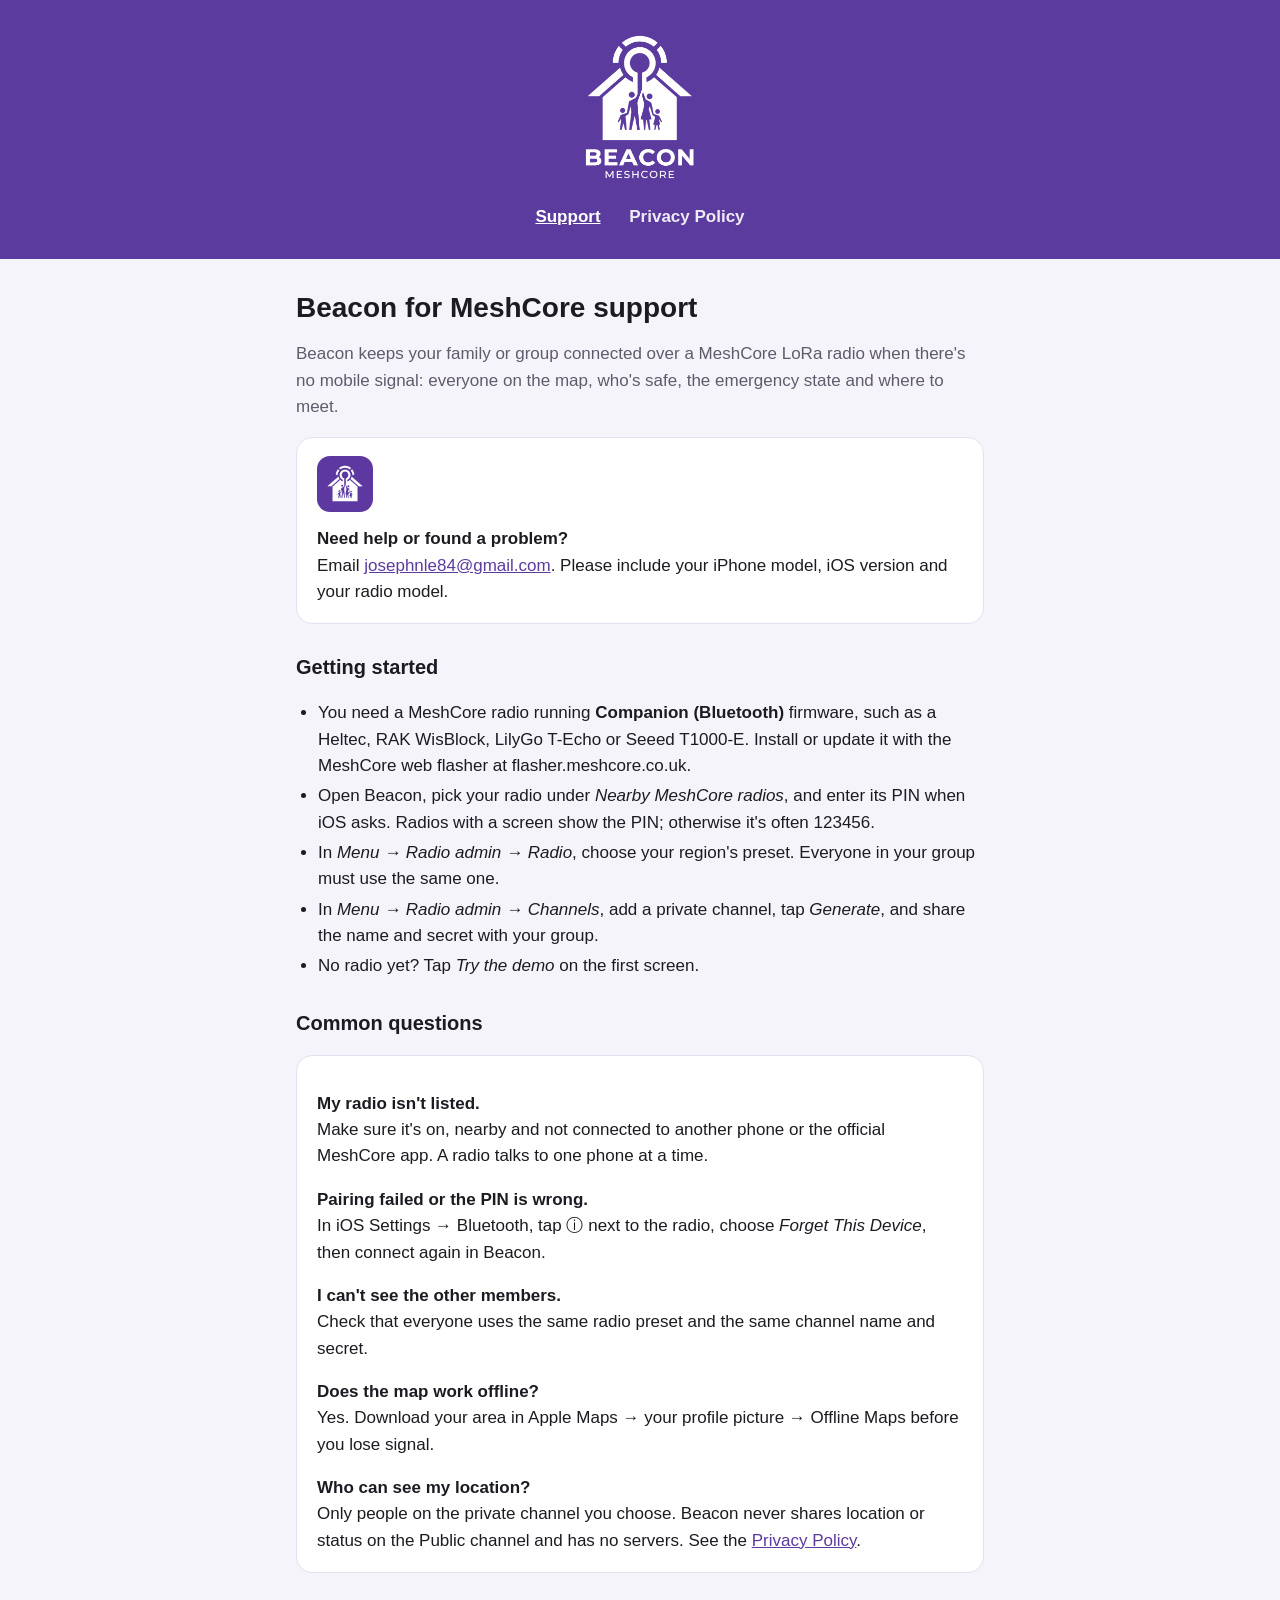
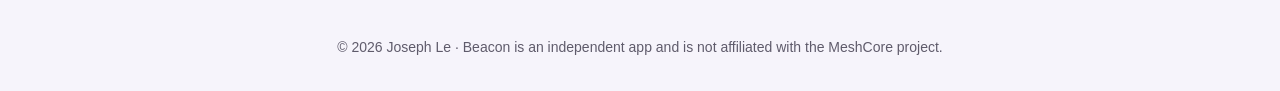
==== index.html @ eaa14cfa "Support and privacy policy pages for Beacon for MeshCore Co-Authored-By: Claude Opus 5.5 <noreply@an" ====
<!doctype html>
<html lang="en">
<head>
  <meta charset="utf-8">
  <meta name="viewport" content="width=device-width, initial-scale=1">
  <title>Beacon for MeshCore – Support</title>
  <meta name="description" content="Help and contact for Beacon for MeshCore, the iPhone app for staying connected with your group over a MeshCore LoRa mesh.">
  <link rel="icon" href="icon.png">
  <link rel="apple-touch-icon" href="icon.png">
  <link rel="stylesheet" href="style.css">
</head>
<body>
  <header>
    <img src="logo.png" alt="Beacon – MeshCore">
    <nav>
      <a href="./" aria-current="page">Support</a>
      <a href="privacy.html">Privacy Policy</a>
    </nav>
  </header>
  <main>
    <h1>Beacon for MeshCore support</h1>
    <p class="muted">Beacon keeps your family or group connected over a MeshCore LoRa radio when there's no mobile signal: everyone on the map, who's safe, the emergency state and where to meet.</p>

    <div class="card contact">
      <img src="icon.png" alt="">
      <div>
        <strong>Need help or found a problem?</strong><br>
        Email <a href="mailto:josephnle84@gmail.com?subject=Beacon%20support">josephnle84@gmail.com</a>. Please include your iPhone model, iOS version and your radio model.
      </div>
    </div>

    <h2>Getting started</h2>
    <ul>
      <li>You need a MeshCore radio running <strong>Companion (Bluetooth)</strong> firmware, such as a Heltec, RAK WisBlock, LilyGo T-Echo or Seeed T1000-E. Install or update it with the MeshCore web flasher at flasher.meshcore.co.uk.</li>
      <li>Open Beacon, pick your radio under <em>Nearby MeshCore radios</em>, and enter its PIN when iOS asks. Radios with a screen show the PIN; otherwise it's often 123456.</li>
      <li>In <em>Menu → Radio admin → Radio</em>, choose your region's preset. Everyone in your group must use the same one.</li>
      <li>In <em>Menu → Radio admin → Channels</em>, add a private channel, tap <em>Generate</em>, and share the name and secret with your group.</li>
      <li>No radio yet? Tap <em>Try the demo</em> on the first screen.</li>
    </ul>

    <h2>Common questions</h2>
    <div class="card">
      <p><strong>My radio isn't listed.</strong><br>Make sure it's on, nearby and not connected to another phone or the official MeshCore app. A radio talks to one phone at a time.</p>
      <p><strong>Pairing failed or the PIN is wrong.</strong><br>In iOS Settings → Bluetooth, tap ⓘ next to the radio, choose <em>Forget This Device</em>, then connect again in Beacon.</p>
      <p><strong>I can't see the other members.</strong><br>Check that everyone uses the same radio preset and the same channel name and secret.</p>
      <p><strong>Does the map work offline?</strong><br>Yes. Download your area in Apple Maps → your profile picture → Offline Maps before you lose signal.</p>
      <p style="margin-bottom:0"><strong>Who can see my location?</strong><br>Only people on the private channel you choose. Beacon never shares location or status on the Public channel and has no servers. See the <a href="privacy.html">Privacy Policy</a>.</p>
    </div>
  </main>
  <footer>© 2026 Joseph Le · Beacon is an independent app and is not affiliated with the MeshCore project.</footer>
</body>
</html>
---- style.css ----
:root {
  --brand: #5c3b9f;
  --text: #1c1b22;
  --muted: #5f5b6b;
  --bg: #f6f4fb;
  --card: #ffffff;
  --line: #e4e0ef;
  --link: #5c3b9f;
}
@media (prefers-color-scheme: dark) {
  :root {
    --text: #f1eff6;
    --muted: #b3adc2;
    --bg: #15131b;
    --card: #1f1c28;
    --line: #2f2b3b;
    --link: #b094e6;
  }
}
* { box-sizing: border-box; }
body {
  margin: 0;
  background: var(--bg);
  color: var(--text);
  font: 17px/1.55 -apple-system, BlinkMacSystemFont, "Segoe UI", Roboto, Helvetica, Arial, sans-serif;
}
header {
  background: var(--brand);
  padding: 32px 16px 28px;
  text-align: center;
}
header img { height: 150px; max-width: 100%; }
nav { margin-top: 14px; }
nav a {
  color: #fff;
  text-decoration: none;
  font-weight: 600;
  margin: 0 12px;
  opacity: .9;
}
nav a:hover, nav a[aria-current] { opacity: 1; text-decoration: underline; }
main { max-width: 720px; margin: 0 auto; padding: 24px 16px 48px; }
h1 { font-size: 28px; line-height: 1.2; margin: 8px 0 4px; }
h2 { font-size: 20px; margin: 28px 0 8px; }
.muted { color: var(--muted); }
.card {
  background: var(--card);
  border: 1px solid var(--line);
  border-radius: 16px;
  padding: 18px 20px;
  margin: 16px 0;
}
.contact { display: flex; gap: 14px; align-items: center; flex-wrap: wrap; }
.contact img { width: 56px; height: 56px; border-radius: 13px; }
.button {
  display: inline-block;
  background: var(--brand);
  color: #fff;
  padding: 10px 18px;
  border-radius: 999px;
  text-decoration: none;
  font-weight: 600;
}
a { color: var(--link); overflow-wrap: anywhere; }
ul { padding-left: 22px; }
li { margin: 4px 0; }
footer { text-align: center; color: var(--muted); font-size: 14px; padding: 0 16px 32px; }
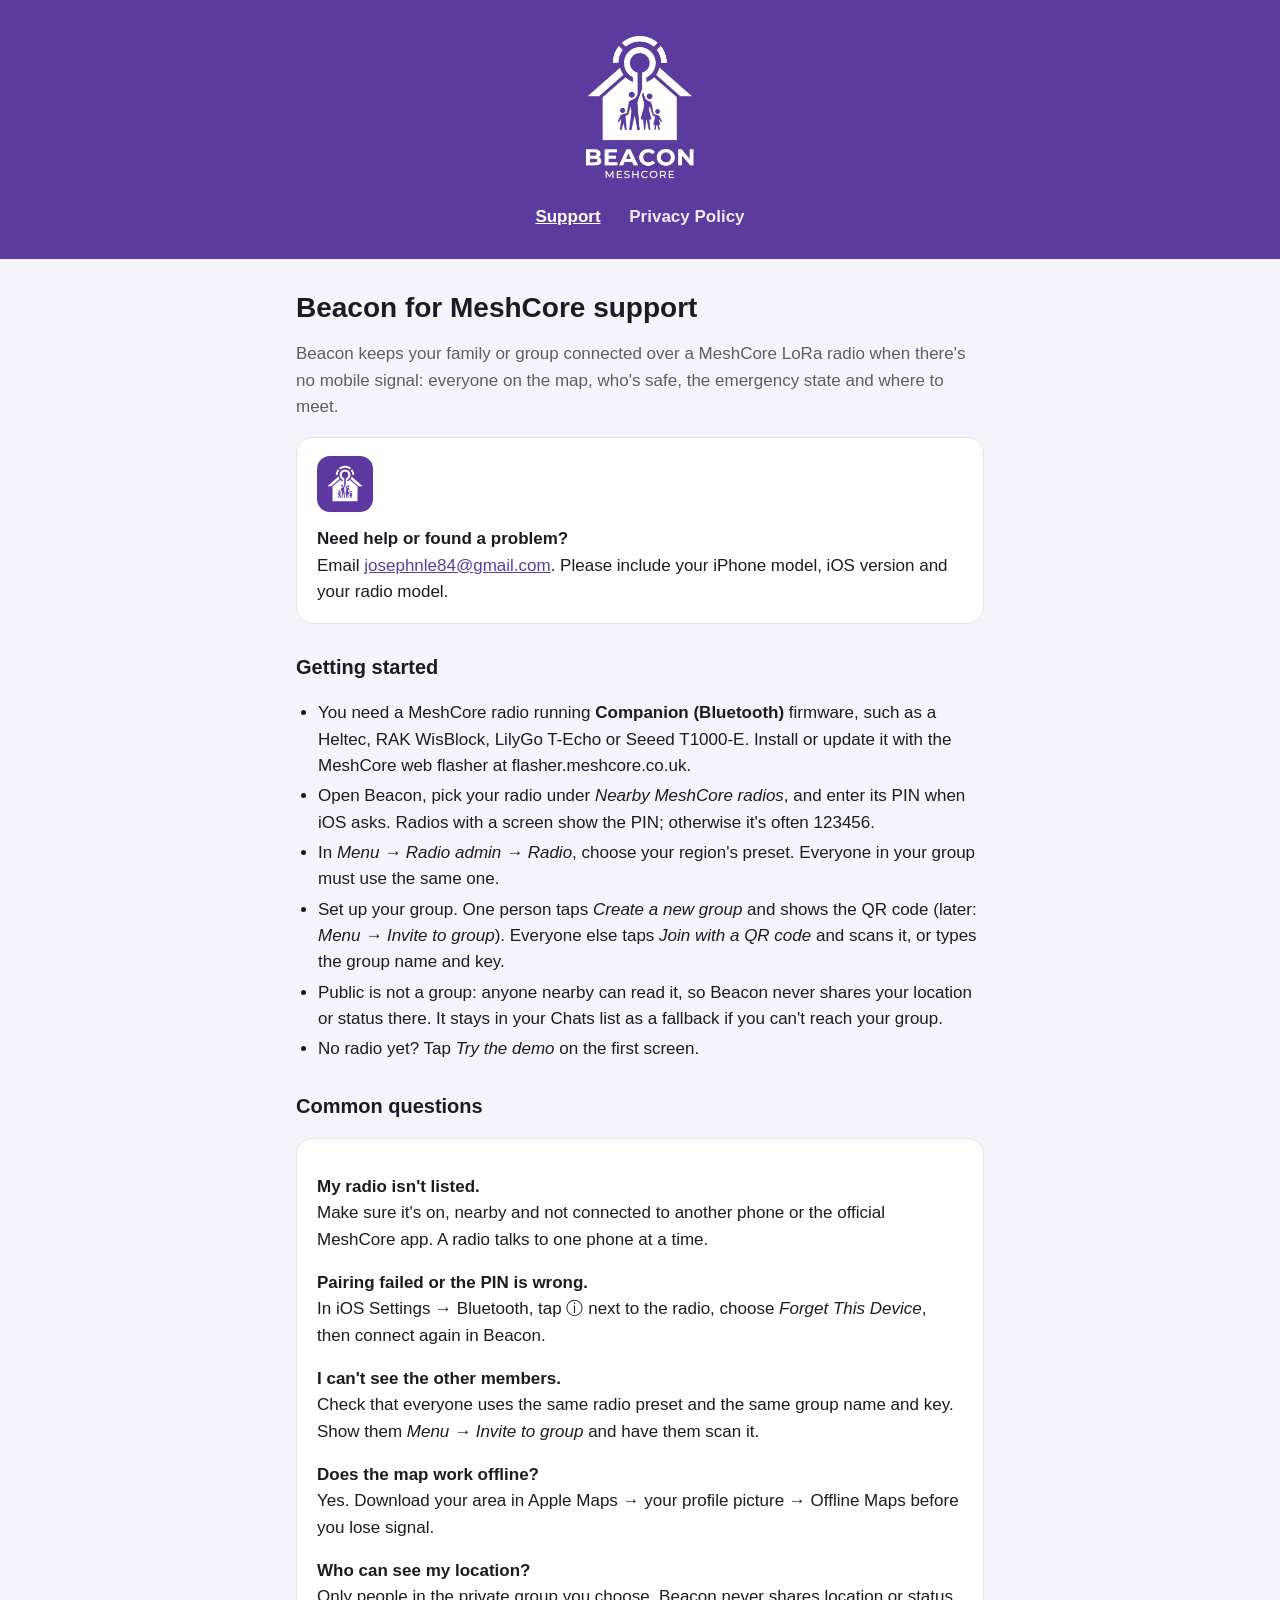
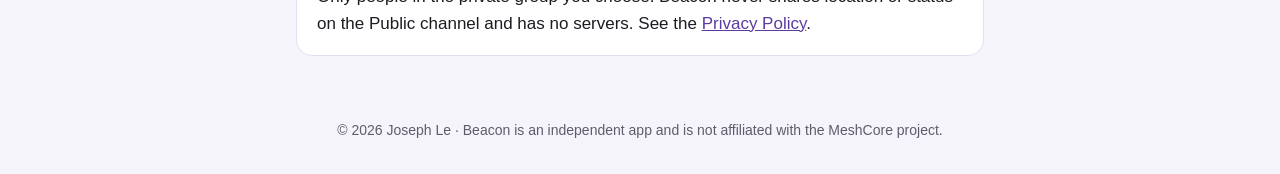
==== commit df55b429: "Support page: group setup with QR codes; privacy: camera use" ====
--- a/index.html
+++ b/index.html
@@ -34,7 +34,8 @@
       <li>You need a MeshCore radio running <strong>Companion (Bluetooth)</strong> firmware, such as a Heltec, RAK WisBlock, LilyGo T-Echo or Seeed T1000-E. Install or update it with the MeshCore web flasher at flasher.meshcore.co.uk.</li>
       <li>Open Beacon, pick your radio under <em>Nearby MeshCore radios</em>, and enter its PIN when iOS asks. Radios with a screen show the PIN; otherwise it's often 123456.</li>
       <li>In <em>Menu → Radio admin → Radio</em>, choose your region's preset. Everyone in your group must use the same one.</li>
-      <li>In <em>Menu → Radio admin → Channels</em>, add a private channel, tap <em>Generate</em>, and share the name and secret with your group.</li>
+      <li>Set up your group. One person taps <em>Create a new group</em> and shows the QR code (later: <em>Menu → Invite to group</em>). Everyone else taps <em>Join with a QR code</em> and scans it, or types the group name and key.</li>
+      <li>Public is not a group: anyone nearby can read it, so Beacon never shares your location or status there. It stays in your Chats list as a fallback if you can't reach your group.</li>
       <li>No radio yet? Tap <em>Try the demo</em> on the first screen.</li>
     </ul>
 
@@ -42,9 +43,9 @@
     <div class="card">
       <p><strong>My radio isn't listed.</strong><br>Make sure it's on, nearby and not connected to another phone or the official MeshCore app. A radio talks to one phone at a time.</p>
       <p><strong>Pairing failed or the PIN is wrong.</strong><br>In iOS Settings → Bluetooth, tap ⓘ next to the radio, choose <em>Forget This Device</em>, then connect again in Beacon.</p>
-      <p><strong>I can't see the other members.</strong><br>Check that everyone uses the same radio preset and the same channel name and secret.</p>
+      <p><strong>I can't see the other members.</strong><br>Check that everyone uses the same radio preset and the same group name and key. Show them <em>Menu → Invite to group</em> and have them scan it.</p>
       <p><strong>Does the map work offline?</strong><br>Yes. Download your area in Apple Maps → your profile picture → Offline Maps before you lose signal.</p>
-      <p style="margin-bottom:0"><strong>Who can see my location?</strong><br>Only people on the private channel you choose. Beacon never shares location or status on the Public channel and has no servers. See the <a href="privacy.html">Privacy Policy</a>.</p>
+      <p style="margin-bottom:0"><strong>Who can see my location?</strong><br>Only people in the private group you choose. Beacon never shares location or status on the Public channel and has no servers. See the <a href="privacy.html">Privacy Policy</a>.</p>
     </div>
   </main>
   <footer>© 2026 Joseph Le · Beacon is an independent app and is not affiliated with the MeshCore project.</footer>
